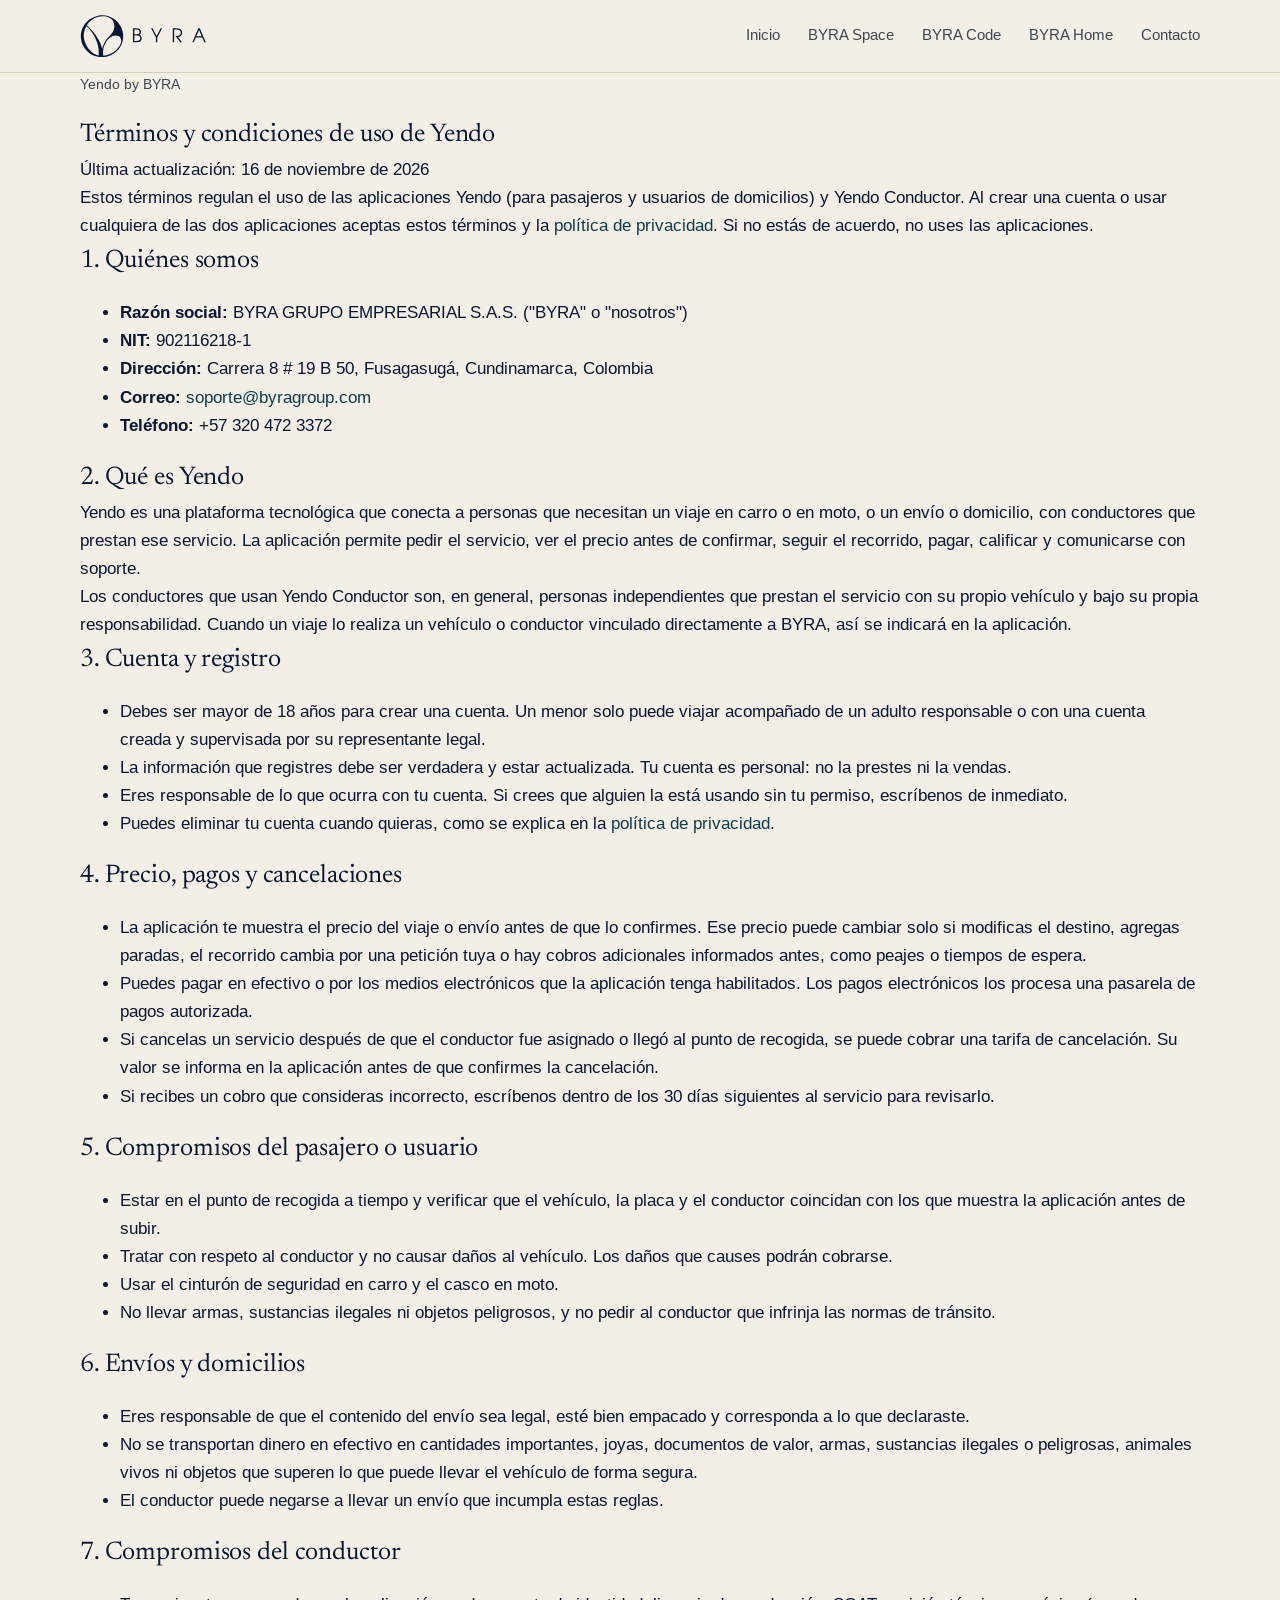
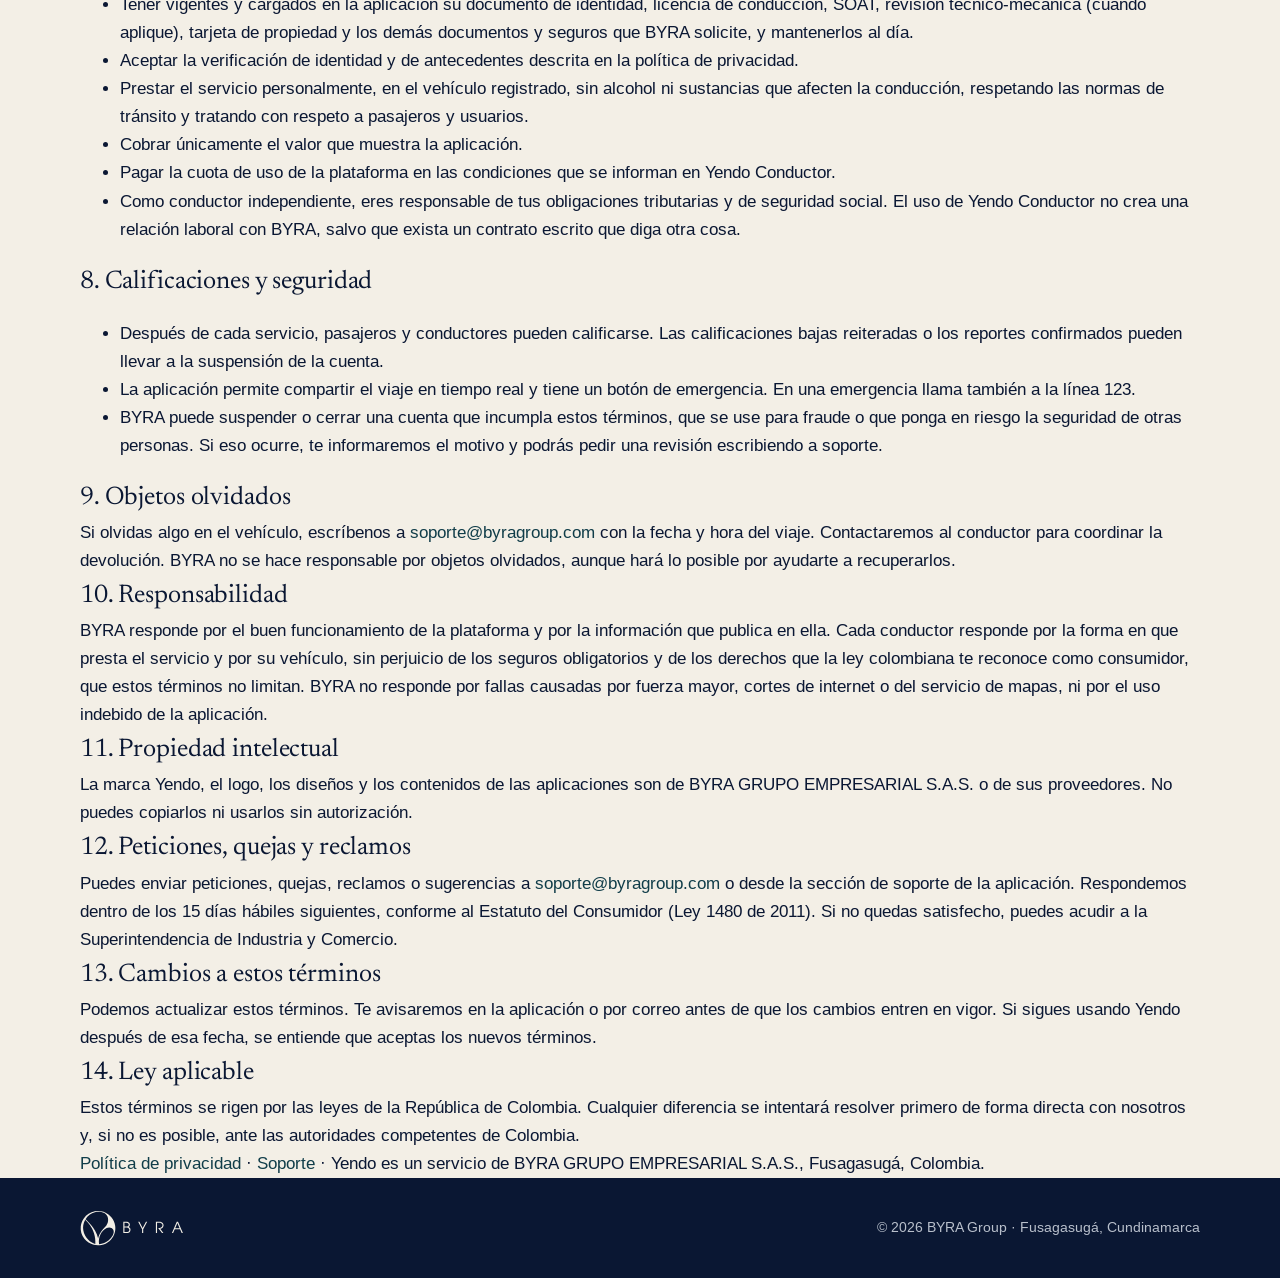
==== yendo/terminos.html @ 3cd5c78d "Add files via upload" ====
<!doctype html>
<html lang="es">
<head>
<meta charset="utf-8">
<meta name="viewport" content="width=device-width, initial-scale=1, viewport-fit=cover">
<title>Términos y condiciones de Yendo</title>
<meta name="description" content="Condiciones de uso de las aplicaciones Yendo y Yendo Conductor, de BYRA Grupo Empresarial.">
<meta name="robots" content="noindex">
<meta name="theme-color" content="#0A1733">
<link rel="preconnect" href="https://fonts.googleapis.com"><link rel="preconnect" href="https://fonts.gstatic.com" crossorigin><link rel="stylesheet" href="https://fonts.googleapis.com/css2?family=Arimo:wght@400;700&family=Bebas+Neue&family=Jost:wght@400&family=Newsreader:opsz,wght@6..72,300;6..72,400&display=swap">
<link rel="stylesheet" href="../styles.css">
</head>
<body>
<svg width="0" height="0" style="position:absolute" aria-hidden="true"><defs><g id="lg-emb"><path d="M 796.76 626.03 C 808.17 616.90 817.67 605.66 824.49 592.77 C 831.28 579.93 835.85 563.07 827.92 550.09 C 825.17 545.57 821.29 542.13 816.61 539.66 C 805.89 534 793.20 534.84 782.09 539.36 C 762.48 547.34 747.18 566.91 738.17 585.65 C 727.58 607.64 725.42 629.05 728.33 653.06 C 753.12 651.54 777.64 641.33 796.76 626.03 M 702.11 651.35 C 703.45 626.67 700.41 602.04 693.21 578.37 C 686.57 556.89 676.49 536.66 663.49 518.34 C 653.83 504.71 642.96 492.12 630.79 480.66 C 623.72 492.98 619.22 506.08 616.97 519.87 C 615.07 531.45 615.15 543.01 617.23 554.55 C 621.73 579.94 634.63 604.17 652.47 622.64 C 665.77 636.42 682.97 647.55 702.11 651.35 M 754.71 549.62 L 767.34 535.57 C 771.75 530.68 776.13 525.99 780.05 520.69 C 788.53 509.23 792.73 495.27 792.40 481.00 C 792.05 465.87 786.72 450.78 775.18 440.79 C 763.93 431.04 748.50 426.44 733.80 424.91 C 722.06 423.67 710.53 424.55 699.14 427.66 C 672.06 435.07 648.18 452.72 633.26 476.47 L 642.50 485.35 C 653.05 495.48 662.88 506.24 672.18 517.60 C 682.79 530.57 692.30 544.33 700.54 558.92 C 710.19 576.01 717.88 594.16 722.22 613.28 C 723.42 607.81 724.51 602.90 726.25 597.82 C 731.53 581.44 743.25 562.37 754.71 549.62 M 745.11 658.27 C 727.09 661.74 708.60 661.39 690.88 657.29 C 664.65 651.22 641.43 636.31 624.92 615.10 C 615.25 602.67 607.83 588.62 603.47 573.41 C 599.10 558.19 597.60 542.32 599.51 526.56 C 601.90 506.73 609.31 487.80 620.67 471.53 C 639.08 445.14 667.01 427.23 698.66 421.46 C 732.63 415.26 767.45 422.68 794.88 444.01 C 811.19 456.70 824.35 473.14 833.00 491.93 C 837.54 501.80 840.64 512.25 842.23 522.84 C 848.37 563.84 832.55 605.10 800.88 631.68 C 784.93 645.07 765.88 654.28 745.11 658.27 "/></g><g id="lg-byra"><path transform="translate(891.63 574.51)" d="M 58.68 -22.87 C 58.68 -19.13 57.89 -15.59 56.31 -12.25 C 54.72 -8.90 52.46 -6.29 49.51 -4.42 C 46.56 -2.61 43.63 -1.42 40.71 -0.85 C 37.81 -0.28 34.23 0 29.98 0 L 7.98 0 L 7.98 -79.82 L 28.04 -79.82 C 40.70 -79.82 48.86 -75.47 52.53 -66.78 C 53.61 -64.18 54.15 -61.45 54.15 -58.57 C 54.15 -55.11 53.43 -52.14 52 -49.67 C 50.56 -47.19 48.36 -44.80 45.42 -42.5 C 49.51 -40.84 52.75 -38.25 55.12 -34.73 C 57.5 -31.21 58.68 -27.25 58.68 -22.87 Z M 46.17 -58.90 C 46.17 -62.20 45.05 -65.11 42.82 -67.64 C 40.02 -70.94 34.62 -72.59 26.64 -72.59 L 15.96 -72.59 L 15.96 -45.42 L 26 -45.42 C 32.32 -45.42 36.89 -46.17 39.70 -47.68 C 41.71 -48.75 43.28 -50.32 44.43 -52.37 C 45.59 -54.42 46.17 -56.60 46.17 -58.90 Z M 48.48 -14.67 C 49.96 -17.19 50.70 -19.92 50.70 -22.87 C 50.70 -25.82 49.83 -28.51 48.10 -30.95 C 46.37 -33.39 44.11 -35.20 41.31 -36.35 C 38.28 -37.57 33.11 -38.18 25.78 -38.18 L 15.96 -38.18 L 15.96 -7.23 L 27.18 -7.23 C 34.09 -7.23 39.12 -7.91 42.28 -9.28 C 44.94 -10.35 47.01 -12.14 48.48 -14.67 Z M 48.48 -14.67 "/><path transform="translate(1004.25 574.51)" d="M 63.85 -79.82 L 35.81 -26.64 L 35.81 0 L 27.82 0 L 27.82 -26.64 L 0.10 -79.82 L 8.95 -79.82 L 31.71 -35.06 L 55.12 -79.82 Z M 63.85 -79.82 "/><path transform="translate(1122.05 574.51)" d="M 61.70 -54.04 C 61.70 -47.35 59.43 -41.75 54.90 -37.21 C 50.37 -32.68 44.72 -30.20 37.96 -29.78 L 60.51 0 L 50.48 0 L 23.40 -36.14 C 32.32 -36.14 38.03 -36.53 40.56 -37.32 C 44.51 -38.54 47.70 -40.64 50.10 -43.62 C 52.51 -46.61 53.71 -50.16 53.71 -54.26 C 53.71 -57.35 52.92 -60.32 51.34 -63.15 C 49.75 -66 47.64 -68.14 44.98 -69.57 C 41.24 -71.58 36.06 -72.59 29.45 -72.59 L 15.53 -72.59 L 15.53 0 L 7.54 0 L 7.54 -79.82 L 27.82 -79.82 C 36.74 -79.82 43.28 -78.82 47.46 -76.81 C 51.92 -74.65 55.41 -71.56 57.92 -67.53 C 60.44 -63.5 61.70 -59.00 61.70 -54.04 Z M 61.70 -54.04 "/><path transform="translate(1241.47 574.51)" d="M 78.64 0 L 69.90 0 L 58.35 -26.85 L 21.25 -26.85 L 9.59 0 L 1.29 0 L 35.39 -79.82 L 44.34 -79.82 Z M 55.23 -34.09 L 39.90 -70.76 L 24.26 -34.09 Z M 55.23 -34.09 "/></g><g id="lg-desc"><path transform="translate(915.29 614.70)" d="M 17.56 -7.21 C 17.39 -5.08 16.50 -3.29 14.90 -1.85 C 13.30 -0.42 11.42 0.28 9.26 0.28 C 7.79 0.28 6.41 -0.07 5.12 -0.79 C 3.83 -1.51 2.79 -2.5 2.01 -3.75 C 1.23 -5.00 0.84 -6.37 0.84 -7.84 C 0.84 -10.11 1.67 -12.03 3.32 -13.60 C 4.99 -15.19 6.96 -15.98 9.25 -15.98 C 10.47 -15.98 11.64 -15.72 12.76 -15.21 C 13.89 -14.71 14.85 -14.00 15.65 -13.09 C 16.11 -12.58 16.45 -12.05 16.67 -11.51 L 14.85 -11.51 C 14.31 -12.45 13.53 -13.19 12.5 -13.73 C 11.46 -14.28 10.39 -14.56 9.26 -14.56 C 7.39 -14.56 5.78 -13.90 4.43 -12.59 C 3.09 -11.28 2.42 -9.69 2.42 -7.82 C 2.42 -5.94 3.09 -4.35 4.45 -3.06 C 5.81 -1.78 7.44 -1.14 9.34 -1.14 C 10.75 -1.14 12.07 -1.57 13.31 -2.45 C 14.55 -3.33 15.34 -4.45 15.68 -5.79 L 6.92 -5.79 L 6.92 -7.21 Z M 17.56 -7.21 "/><path transform="translate(944.41 614.70)" d="M 12.14 -10.62 C 12.14 -9.31 11.69 -8.20 10.79 -7.31 C 9.91 -6.42 8.80 -5.94 7.46 -5.85 L 11.90 0 L 9.93 0 L 4.60 -7.10 C 6.35 -7.10 7.48 -7.18 7.98 -7.34 C 8.75 -7.58 9.37 -7.99 9.84 -8.57 C 10.32 -9.17 10.56 -9.86 10.56 -10.67 C 10.56 -11.27 10.40 -11.85 10.09 -12.42 C 9.78 -12.98 9.37 -13.40 8.84 -13.68 C 8.11 -14.08 7.09 -14.28 5.79 -14.28 L 3.06 -14.28 L 3.06 0 L 1.48 0 L 1.48 -15.70 L 5.46 -15.70 C 7.22 -15.70 8.51 -15.50 9.34 -15.10 C 10.21 -14.67 10.89 -14.07 11.39 -13.28 C 11.89 -12.48 12.14 -11.60 12.14 -10.62 Z M 12.14 -10.62 "/><path transform="translate(967.91 614.70)" d="M 12.28 -5.92 C 12.28 -4.58 12.08 -3.5 11.68 -2.65 C 11.25 -1.70 10.61 -0.97 9.78 -0.46 C 8.94 0.03 8 0.28 6.93 0.28 C 5.87 0.28 4.92 0.03 4.09 -0.46 C 3.25 -0.97 2.62 -1.70 2.18 -2.65 C 1.78 -3.5 1.59 -4.58 1.59 -5.92 L 1.59 -15.70 L 3.15 -15.70 L 3.15 -5.92 C 3.15 -4.66 3.33 -3.71 3.68 -3.07 C 4.39 -1.78 5.47 -1.14 6.93 -1.14 C 8.39 -1.14 9.47 -1.78 10.18 -3.07 C 10.53 -3.71 10.71 -4.66 10.71 -5.92 L 10.71 -15.70 L 12.28 -15.70 Z M 12.28 -5.92 "/><path transform="translate(992.42 614.70)" d="M 10.01 -14.79 C 11.31 -13.89 11.96 -12.64 11.96 -11.01 C 11.96 -9.39 11.31 -8.12 10.01 -7.23 C 9.11 -6.62 7.76 -6.32 5.96 -6.32 L 3.15 -6.32 L 3.15 0 L 1.59 0 L 1.59 -15.70 L 5.96 -15.70 C 7.76 -15.70 9.11 -15.39 10.01 -14.79 Z M 8.57 -8.14 C 9.78 -8.72 10.39 -9.67 10.39 -11 C 10.39 -12.33 9.78 -13.28 8.57 -13.87 C 8.00 -14.14 7.10 -14.28 5.87 -14.28 L 3.15 -14.28 L 3.15 -7.75 L 5.87 -7.75 C 7.10 -7.75 8.00 -7.87 8.57 -8.14 Z M 8.57 -8.14 "/><path transform="translate(1015.60 614.70)" d="M 15.06 -13.59 C 16.70 -12.00 17.53 -10.09 17.53 -7.84 C 17.53 -5.60 16.70 -3.68 15.06 -2.09 C 13.42 -0.50 11.47 0.28 9.20 0.28 C 6.98 0.28 5.04 -0.50 3.39 -2.07 C 1.73 -3.66 0.90 -5.55 0.90 -7.76 C 0.90 -10.04 1.71 -11.98 3.32 -13.57 C 4.95 -15.17 6.91 -15.98 9.20 -15.98 C 11.47 -15.98 13.42 -15.18 15.06 -13.59 Z M 13.95 -3.10 C 15.28 -4.42 15.95 -5.99 15.95 -7.82 C 15.95 -9.67 15.28 -11.25 13.96 -12.57 C 12.64 -13.89 11.05 -14.56 9.20 -14.56 C 7.33 -14.56 5.75 -13.89 4.43 -12.56 C 3.13 -11.22 2.48 -9.62 2.48 -7.76 C 2.48 -5.95 3.14 -4.39 4.48 -3.09 C 5.82 -1.78 7.39 -1.14 9.20 -1.14 C 11.04 -1.14 12.62 -1.79 13.95 -3.10 Z M 13.95 -3.10 "/><path transform="translate(1061.14 614.70)" d="M 10.07 0 L 1.48 0 L 1.48 -15.70 L 10.07 -15.70 L 10.07 -14.28 L 3.06 -14.28 L 3.06 -8.64 L 9.84 -8.64 L 9.84 -7.21 L 3.06 -7.21 L 3.06 -1.42 L 10.07 -1.42 Z M 10.07 0 "/><path transform="translate(1083.13 614.70)" d="M 17.89 0 L 16.31 0 L 16.31 -13.98 L 16.28 -13.98 L 10.39 0 L 9.06 0 L 3.21 -13.98 L 3.18 -13.98 L 3.18 0 L 1.60 0 L 1.60 -15.70 L 4.03 -15.70 L 9.73 -2.32 L 15.46 -15.70 L 17.89 -15.70 Z M 17.89 0 "/><path transform="translate(1113.25 614.70)" d="M 10.01 -14.79 C 11.31 -13.89 11.96 -12.64 11.96 -11.01 C 11.96 -9.39 11.31 -8.12 10.01 -7.23 C 9.11 -6.62 7.76 -6.32 5.96 -6.32 L 3.15 -6.32 L 3.15 0 L 1.59 0 L 1.59 -15.70 L 5.96 -15.70 C 7.76 -15.70 9.11 -15.39 10.01 -14.79 Z M 8.57 -8.14 C 9.78 -8.72 10.39 -9.67 10.39 -11 C 10.39 -12.33 9.78 -13.28 8.57 -13.87 C 8.00 -14.14 7.10 -14.28 5.87 -14.28 L 3.15 -14.28 L 3.15 -7.75 L 5.87 -7.75 C 7.10 -7.75 8.00 -7.87 8.57 -8.14 Z M 8.57 -8.14 "/><path transform="translate(1136.42 614.70)" d="M 12.14 -10.62 C 12.14 -9.31 11.69 -8.20 10.79 -7.31 C 9.91 -6.42 8.80 -5.94 7.46 -5.85 L 11.90 0 L 9.93 0 L 4.60 -7.10 C 6.35 -7.10 7.48 -7.18 7.98 -7.34 C 8.75 -7.58 9.37 -7.99 9.84 -8.57 C 10.32 -9.17 10.56 -9.86 10.56 -10.67 C 10.56 -11.27 10.40 -11.85 10.09 -12.42 C 9.78 -12.98 9.37 -13.40 8.84 -13.68 C 8.11 -14.08 7.09 -14.28 5.79 -14.28 L 3.06 -14.28 L 3.06 0 L 1.48 0 L 1.48 -15.70 L 5.46 -15.70 C 7.22 -15.70 8.51 -15.50 9.34 -15.10 C 10.21 -14.67 10.89 -14.07 11.39 -13.28 C 11.89 -12.48 12.14 -11.60 12.14 -10.62 Z M 12.14 -10.62 "/><path transform="translate(1159.92 614.70)" d="M 10.07 0 L 1.48 0 L 1.48 -15.70 L 10.07 -15.70 L 10.07 -14.28 L 3.06 -14.28 L 3.06 -8.64 L 9.84 -8.64 L 9.84 -7.21 L 3.06 -7.21 L 3.06 -1.42 L 10.07 -1.42 Z M 10.07 0 "/><path transform="translate(1181.90 614.70)" d="M 10.03 -4.32 C 10.03 -3.02 9.56 -1.92 8.64 -1.04 C 7.71 -0.16 6.60 0.28 5.31 0.28 C 3.90 0.28 2.75 -0.14 1.84 -1 C 0.93 -1.86 0.47 -2.99 0.46 -4.39 L 2.03 -4.39 C 2.07 -3.41 2.38 -2.62 2.96 -2.03 C 3.55 -1.43 4.33 -1.14 5.31 -1.14 C 6.18 -1.14 6.92 -1.44 7.54 -2.04 C 8.16 -2.64 8.46 -3.39 8.46 -4.26 C 8.46 -5.21 8.15 -5.92 7.53 -6.40 C 6.90 -6.88 6.05 -7.28 4.96 -7.62 C 4.31 -7.82 3.77 -8.00 3.35 -8.17 C 2.94 -8.34 2.52 -8.58 2.10 -8.89 C 1.69 -9.20 1.38 -9.59 1.18 -10.06 C 0.98 -10.53 0.89 -11.10 0.89 -11.75 C 0.89 -12.96 1.31 -13.97 2.17 -14.78 C 3.02 -15.58 4.07 -15.98 5.31 -15.98 C 6.51 -15.98 7.54 -15.57 8.39 -14.75 C 9.23 -13.93 9.65 -12.92 9.65 -11.71 L 8.07 -11.71 C 8.07 -12.47 7.80 -13.14 7.26 -13.70 C 6.72 -14.27 6.07 -14.56 5.31 -14.56 C 4.50 -14.56 3.83 -14.30 3.28 -13.78 C 2.73 -13.25 2.46 -12.60 2.46 -11.81 C 2.46 -11.51 2.5 -11.25 2.56 -11.01 C 2.63 -10.78 2.75 -10.57 2.93 -10.39 C 3.11 -10.21 3.26 -10.06 3.40 -9.93 C 3.53 -9.82 3.76 -9.69 4.07 -9.56 C 4.39 -9.43 4.60 -9.34 4.73 -9.29 C 4.86 -9.25 5.12 -9.17 5.5 -9.06 C 5.87 -8.95 6.10 -8.89 6.20 -8.87 C 8.75 -8.09 10.03 -6.57 10.03 -4.32 Z M 10.03 -4.32 "/><path transform="translate(1203.09 614.70)" d="M 15.46 0 L 13.75 0 L 11.48 -5.28 L 4.18 -5.28 L 1.89 0 L 0.25 0 L 6.95 -15.70 L 8.71 -15.70 Z M 10.85 -6.70 L 7.84 -13.92 L 4.78 -6.70 Z M 10.85 -6.70 "/><path transform="translate(1229.40 614.70)" d="M 12.14 -10.62 C 12.14 -9.31 11.69 -8.20 10.79 -7.31 C 9.91 -6.42 8.80 -5.94 7.46 -5.85 L 11.90 0 L 9.93 0 L 4.60 -7.10 C 6.35 -7.10 7.48 -7.18 7.98 -7.34 C 8.75 -7.58 9.37 -7.99 9.84 -8.57 C 10.32 -9.17 10.56 -9.86 10.56 -10.67 C 10.56 -11.27 10.40 -11.85 10.09 -12.42 C 9.78 -12.98 9.37 -13.40 8.84 -13.68 C 8.11 -14.08 7.09 -14.28 5.79 -14.28 L 3.06 -14.28 L 3.06 0 L 1.48 0 L 1.48 -15.70 L 5.46 -15.70 C 7.22 -15.70 8.51 -15.50 9.34 -15.10 C 10.21 -14.67 10.89 -14.07 11.39 -13.28 C 11.89 -12.48 12.14 -11.60 12.14 -10.62 Z M 12.14 -10.62 "/><path transform="translate(1252.90 614.70)" d="M 3.18 0 L 1.60 0 L 1.60 -15.70 L 3.18 -15.70 Z M 3.18 0 "/><path transform="translate(1268.31 614.70)" d="M 15.46 0 L 13.75 0 L 11.48 -5.28 L 4.18 -5.28 L 1.89 0 L 0.25 0 L 6.95 -15.70 L 8.71 -15.70 Z M 10.85 -6.70 L 7.84 -13.92 L 4.78 -6.70 Z M 10.85 -6.70 "/><path transform="translate(1294.62 614.70)" d="M 9.79 0 L 1.73 0 L 1.73 -15.70 L 3.31 -15.70 L 3.31 -1.42 L 9.79 -1.42 Z M 9.79 0 "/></g>
<symbol id="flecha" viewBox="0 0 16 16"><path d="M2 8 H13 M9 4 L13 8 L9 12" fill="none" stroke="currentColor" stroke-width="1.6"/></symbol>
</defs></svg>
<header class="band top"><div class="wrap">
<a class="marca" href="../index.html" aria-label="BYRA Grupo Empresarial, ir al inicio"><svg class="logo-h" viewBox="594 412 732 254" fill="currentColor" role="img" aria-label="BYRA"><use href="#lg-emb"/><use href="#lg-byra"/></svg></a>
<nav aria-label="Principal"><a href="../index.html" class="opc">Inicio</a><a href="../space.html" >BYRA Space</a><a href="../software.html">BYRA Code</a><a href="../construccion.html">BYRA Home</a><a href="../index.html#contacto">Contacto</a></nav>
</div></header>
<main>
<section class="band legal"><div class="wrap">
<p class="migas">Yendo by BYRA</p>
<h1>Términos y condiciones de uso de Yendo</h1>
<p class="actualizado">Última actualización: 16 de noviembre de 2026</p>

<p>Estos términos regulan el uso de las aplicaciones Yendo (para pasajeros y usuarios de domicilios) y Yendo Conductor. Al crear una cuenta o usar cualquiera de las dos aplicaciones aceptas estos términos y la <a href="privacidad.html">política de privacidad</a>. Si no estás de acuerdo, no uses las aplicaciones.</p>

<h2>1. Quiénes somos</h2>
<ul class="datos-resp">
<li><strong>Razón social:</strong> BYRA GRUPO EMPRESARIAL S.A.S. ("BYRA" o "nosotros")</li>
<li><strong>NIT:</strong> 902116218-1</li>
<li><strong>Dirección:</strong> Carrera 8 # 19 B 50, Fusagasugá, Cundinamarca, Colombia</li>
<li><strong>Correo:</strong> <span class="mail">soporte@byragroup.com</span></li>
<li><strong>Teléfono:</strong> +57 320 472 3372</li>
</ul>

<h2>2. Qué es Yendo</h2>
<p>Yendo es una plataforma tecnológica que conecta a personas que necesitan un viaje en carro o en moto, o un envío o domicilio, con conductores que prestan ese servicio. La aplicación permite pedir el servicio, ver el precio antes de confirmar, seguir el recorrido, pagar, calificar y comunicarse con soporte.</p>
<p>Los conductores que usan Yendo Conductor son, en general, personas independientes que prestan el servicio con su propio vehículo y bajo su propia responsabilidad. Cuando un viaje lo realiza un vehículo o conductor vinculado directamente a BYRA, así se indicará en la aplicación.</p>

<h2>3. Cuenta y registro</h2>
<ul>
<li>Debes ser mayor de 18 años para crear una cuenta. Un menor solo puede viajar acompañado de un adulto responsable o con una cuenta creada y supervisada por su representante legal.</li>
<li>La información que registres debe ser verdadera y estar actualizada. Tu cuenta es personal: no la prestes ni la vendas.</li>
<li>Eres responsable de lo que ocurra con tu cuenta. Si crees que alguien la está usando sin tu permiso, escríbenos de inmediato.</li>
<li>Puedes eliminar tu cuenta cuando quieras, como se explica en la <a href="privacidad.html#eliminar-cuenta">política de privacidad</a>.</li>
</ul>

<h2>4. Precio, pagos y cancelaciones</h2>
<ul>
<li>La aplicación te muestra el precio del viaje o envío antes de que lo confirmes. Ese precio puede cambiar solo si modificas el destino, agregas paradas, el recorrido cambia por una petición tuya o hay cobros adicionales informados antes, como peajes o tiempos de espera.</li>
<li>Puedes pagar en efectivo o por los medios electrónicos que la aplicación tenga habilitados. Los pagos electrónicos los procesa una pasarela de pagos autorizada.</li>
<li>Si cancelas un servicio después de que el conductor fue asignado o llegó al punto de recogida, se puede cobrar una tarifa de cancelación. Su valor se informa en la aplicación antes de que confirmes la cancelación.</li>
<li>Si recibes un cobro que consideras incorrecto, escríbenos dentro de los 30 días siguientes al servicio para revisarlo.</li>
</ul>

<h2>5. Compromisos del pasajero o usuario</h2>
<ul>
<li>Estar en el punto de recogida a tiempo y verificar que el vehículo, la placa y el conductor coincidan con los que muestra la aplicación antes de subir.</li>
<li>Tratar con respeto al conductor y no causar daños al vehículo. Los daños que causes podrán cobrarse.</li>
<li>Usar el cinturón de seguridad en carro y el casco en moto.</li>
<li>No llevar armas, sustancias ilegales ni objetos peligrosos, y no pedir al conductor que infrinja las normas de tránsito.</li>
</ul>

<h2>6. Envíos y domicilios</h2>
<ul>
<li>Eres responsable de que el contenido del envío sea legal, esté bien empacado y corresponda a lo que declaraste.</li>
<li>No se transportan dinero en efectivo en cantidades importantes, joyas, documentos de valor, armas, sustancias ilegales o peligrosas, animales vivos ni objetos que superen lo que puede llevar el vehículo de forma segura.</li>
<li>El conductor puede negarse a llevar un envío que incumpla estas reglas.</li>
</ul>

<h2>7. Compromisos del conductor</h2>
<ul>
<li>Tener vigentes y cargados en la aplicación su documento de identidad, licencia de conducción, SOAT, revisión técnico-mecánica (cuando aplique), tarjeta de propiedad y los demás documentos y seguros que BYRA solicite, y mantenerlos al día.</li>
<li>Aceptar la verificación de identidad y de antecedentes descrita en la política de privacidad.</li>
<li>Prestar el servicio personalmente, en el vehículo registrado, sin alcohol ni sustancias que afecten la conducción, respetando las normas de tránsito y tratando con respeto a pasajeros y usuarios.</li>
<li>Cobrar únicamente el valor que muestra la aplicación.</li>
<li>Pagar la cuota de uso de la plataforma en las condiciones que se informan en Yendo Conductor.</li>
<li>Como conductor independiente, eres responsable de tus obligaciones tributarias y de seguridad social. El uso de Yendo Conductor no crea una relación laboral con BYRA, salvo que exista un contrato escrito que diga otra cosa.</li>
</ul>

<h2>8. Calificaciones y seguridad</h2>
<ul>
<li>Después de cada servicio, pasajeros y conductores pueden calificarse. Las calificaciones bajas reiteradas o los reportes confirmados pueden llevar a la suspensión de la cuenta.</li>
<li>La aplicación permite compartir el viaje en tiempo real y tiene un botón de emergencia. En una emergencia llama también a la línea 123.</li>
<li>BYRA puede suspender o cerrar una cuenta que incumpla estos términos, que se use para fraude o que ponga en riesgo la seguridad de otras personas. Si eso ocurre, te informaremos el motivo y podrás pedir una revisión escribiendo a soporte.</li>
</ul>

<h2>9. Objetos olvidados</h2>
<p>Si olvidas algo en el vehículo, escríbenos a <span class="mail">soporte@byragroup.com</span> con la fecha y hora del viaje. Contactaremos al conductor para coordinar la devolución. BYRA no se hace responsable por objetos olvidados, aunque hará lo posible por ayudarte a recuperarlos.</p>

<h2>10. Responsabilidad</h2>
<p>BYRA responde por el buen funcionamiento de la plataforma y por la información que publica en ella. Cada conductor responde por la forma en que presta el servicio y por su vehículo, sin perjuicio de los seguros obligatorios y de los derechos que la ley colombiana te reconoce como consumidor, que estos términos no limitan. BYRA no responde por fallas causadas por fuerza mayor, cortes de internet o del servicio de mapas, ni por el uso indebido de la aplicación.</p>

<h2>11. Propiedad intelectual</h2>
<p>La marca Yendo, el logo, los diseños y los contenidos de las aplicaciones son de BYRA GRUPO EMPRESARIAL S.A.S. o de sus proveedores. No puedes copiarlos ni usarlos sin autorización.</p>

<h2>12. Peticiones, quejas y reclamos</h2>
<p>Puedes enviar peticiones, quejas, reclamos o sugerencias a <span class="mail">soporte@byragroup.com</span> o desde la sección de soporte de la aplicación. Respondemos dentro de los 15 días hábiles siguientes, conforme al Estatuto del Consumidor (Ley 1480 de 2011). Si no quedas satisfecho, puedes acudir a la Superintendencia de Industria y Comercio.</p>

<h2>13. Cambios a estos términos</h2>
<p>Podemos actualizar estos términos. Te avisaremos en la aplicación o por correo antes de que los cambios entren en vigor. Si sigues usando Yendo después de esa fecha, se entiende que aceptas los nuevos términos.</p>

<h2>14. Ley aplicable</h2>
<p>Estos términos se rigen por las leyes de la República de Colombia. Cualquier diferencia se intentará resolver primero de forma directa con nosotros y, si no es posible, ante las autoridades competentes de Colombia.</p>

<p class="pie-legal"><a href="privacidad.html">Política de privacidad</a> · <a href="soporte.html">Soporte</a> · Yendo es un servicio de BYRA GRUPO EMPRESARIAL S.A.S., Fusagasugá, Colombia.</p>
</div></section>
</main>
<footer class="band pie"><div class="wrap"><span class="marca"><svg class="logo-h" viewBox="594 412 732 254" fill="currentColor" role="img" aria-label="BYRA"><use href="#lg-emb"/><use href="#lg-byra"/></svg></span><span>© 2026 BYRA Group · Fusagasugá, Cundinamarca</span></div></footer>
</body>
</html>
---- styles.css ----
/* Sistema del BrandBook BYRA 2026: marfil y navy como base, petróleo para la acción, champagne solo como acento fino.
   La portada abre en una banda navy con la firma; cada submarca baja a su propia página sobre marfil. */
:root {
  --bg: #F3EFE6;          /* Warm Ivory */
  --surface: #FBF9F4;
  --alt: #EAE5D9;
  --fg: #0A1733;          /* BYRA Navy */
  --muted: #3E4652;       /* Graphite */
  --line: #D6CEBD;
  --accent: #103D49;      /* Deep Petrol */
  --accent-fg: #F3EFE6;
  --gold: #B59A68;        /* Champagne: líneas y detalles */
  --gold-ink: #7A6340;    /* Champagne legible sobre marfil */
  --ink-bg: #0A1733;      /* bandas navy */
  --ink-fg: #F3EFE6;
  --ink-muted: #B8BFCB;
  --ink-line: #24345A;
  --font-display: "Newsreader", "Times New Roman", Georgia, serif;
  --font-label: "Bebas Neue", "Arial Narrow", Arial, sans-serif;
  --font-body: "Arimo", Arial, "Helvetica Neue", sans-serif;
  --font-mark: "Jost", "Century Gothic", "Avenir", Arial, sans-serif;
  --gutter-l: max(16px, env(safe-area-inset-left, 0px));
  --gutter-r: max(16px, env(safe-area-inset-right, 0px));
  --max: 1120px;
  color-scheme: light;
  padding-top: env(safe-area-inset-top, 0px);
  padding-bottom: env(safe-area-inset-bottom, 0px);
}
* { box-sizing: border-box; }
html { scroll-behavior: smooth; }
html, body { margin: 0; }
img { max-width: 100%; display: block; }
[hidden] { display: none !important; }
body { background: var(--bg); color: var(--fg); font-family: var(--font-body); font-size: 1.0625rem; line-height: 1.65; -webkit-font-smoothing: antialiased; }
a { color: var(--accent); text-decoration: none; }
a:hover { color: var(--fg); }
a:focus-visible, button:focus-visible { outline: 2px solid var(--gold); outline-offset: 3px; border-radius: 2px; }
h1, h2, h3 { font-family: var(--font-display); font-weight: 400; margin: 0; text-wrap: balance; letter-spacing: -0.005em; }
p { margin: 0; }
.sr { position: absolute; width: 1px; height: 1px; overflow: hidden; clip: rect(0 0 0 0); white-space: nowrap; }
.band { padding-left: var(--gutter-l); padding-right: var(--gutter-r); }
.wrap { max-width: var(--max); margin: 0 auto; }
.alt { background: var(--alt); }
.eyebrow { font-family: var(--font-label); font-size: 1rem; letter-spacing: 0.12em; line-height: 1.2; color: var(--gold-ink); }
.lead { color: var(--muted); max-width: 62ch; }
.muted { color: var(--muted); }

/* Firma (provisional hasta tener el vector del emblema) */
.marca { display: inline-flex; flex-direction: column; align-items: center; gap: 2px; color: var(--fg); line-height: 1; }
.marca:hover { color: var(--fg); }
.marca-b { font-family: var(--font-mark); font-weight: 400; font-size: 1.375rem; letter-spacing: 0.42em; margin-right: -0.42em; }
.marca-d { font-family: var(--font-mark); font-size: 0.5rem; letter-spacing: 0.32em; margin-right: -0.32em; text-transform: uppercase; color: var(--muted); }

.logo-h { height: 44px; width: auto; display: block; }
.pie .logo-h { height: 36px; }

/* Encabezado */
body::before { content: ""; position: fixed; inset: 0 0 auto; height: env(safe-area-inset-top, 0px); z-index: 21; background: var(--bg); }
.top { position: sticky; top: env(safe-area-inset-top, 0px); z-index: 20; background: color-mix(in srgb, var(--bg) 94%, transparent); backdrop-filter: blur(8px); border-bottom: 1px solid var(--line); }
.top .wrap { display: flex; align-items: center; justify-content: space-between; gap: 12px 28px; padding-block: 14px; flex-wrap: wrap; }
.top nav { display: flex; gap: 4px clamp(14px, 2.2vw, 28px); flex-wrap: wrap; font-size: 0.9375rem; }
.top nav a { color: var(--muted); padding-block: 4px; border-bottom: 1px solid transparent; }
.top nav a:hover { color: var(--fg); }
.top nav a[aria-current="page"] { color: var(--fg); border-bottom-color: var(--gold); }

/* Botones */
.btn { display: inline-flex; align-items: center; justify-content: center; min-height: 48px; padding: 0 24px; border-radius: 2px; font-weight: 700; font-size: 0.9375rem; letter-spacing: 0.01em; transition: background .2s, color .2s, border-color .2s; }
.btn-solid { background: var(--accent); color: var(--accent-fg); }
.btn-solid:hover { background: var(--fg); color: var(--bg); }
.btn-line { border: 1px solid var(--muted); color: var(--fg); }
.btn-line:hover { border-color: var(--gold); color: var(--fg); }
.ctas { display: flex; gap: 12px; flex-wrap: wrap; }

/* Portada: banda navy */
.hero { position: relative; overflow: hidden; background: var(--ink-bg); color: var(--ink-fg); }
.hero .wrap { position: relative; display: flex; flex-direction: column; align-items: center; text-align: center; gap: 28px; padding-block: clamp(64px, 11vw, 112px) clamp(56px, 8vw, 88px); }
.marca-agua { position: absolute; right: -8%; top: 8%; width: min(520px, 68vw); height: auto; opacity: 0.06; color: var(--ink-fg); pointer-events: none; }
.firma-lg { display: flex; flex-direction: column; align-items: center; gap: 10px; color: var(--ink-fg); }
.firma-lg .marca-b { font-size: clamp(2.5rem, 7vw, 4.25rem); letter-spacing: 0.4em; margin-right: -0.4em; }
.firma-lg .marca-d { font-size: clamp(0.6875rem, 1.3vw, 0.875rem); color: var(--ink-muted); }
.firma-lg svg { width: clamp(200px, 28vw, 290px); height: auto; display: block; }
.firma-lg::after { content: ""; width: 56px; height: 1px; background: var(--gold); margin-top: 14px; }
.hero h1 { font-size: clamp(2.125rem, 4.8vw, 3.25rem); line-height: 1.1; max-width: 18ch; font-weight: 300; }
.hero p { color: var(--ink-muted); max-width: 56ch; }
.hero .ctas { justify-content: center; }
.hero .btn-solid { background: var(--ink-fg); color: var(--ink-bg); }
.hero .btn-solid:hover { background: var(--gold); color: var(--ink-bg); }
.hero .btn-line { border-color: var(--ink-muted); color: var(--ink-fg); }
.hero .btn-line:hover { border-color: var(--gold); color: var(--ink-fg); }
.tronco { display: none; }

/* Servicios */
.servicios .wrap { padding-block: 0 clamp(56px, 8vw, 96px); }
.arbol { display: block; width: 100%; height: auto; }
.arbol path.r { stroke: var(--line); stroke-width: 1.2; transition: stroke .25s, stroke-width .25s; }
.arbol path.r.on { stroke: var(--gold); stroke-width: 2; }
.arbol .t { stroke: var(--gold); }
.grid4 { display: grid; grid-template-columns: repeat(3, minmax(0, 1fr)); gap: 20px; margin-top: 16px; }
.svc { display: flex; flex-direction: column; gap: 10px; padding: 26px 22px; border: 1px solid var(--line); background: var(--surface); color: var(--fg); transition: border-color .2s, transform .2s; min-width: 0; }
.svc:hover, .svc:focus-visible { border-color: var(--gold); transform: translateY(-3px); color: var(--fg); }
.svc h3 { font-size: 1.75rem; }
.svc p { color: var(--muted); font-size: 0.95rem; }
.svc .mas { margin-top: auto; padding-top: 10px; font-size: 0.875rem; font-weight: 700; color: var(--accent); display: inline-flex; align-items: center; gap: 8px; }
.svc .mas svg { width: 14px; height: 14px; transition: transform .2s; }
.svc:hover .mas svg { transform: translateX(3px); }

/* Nosotros */
.dos-col { display: grid; grid-template-columns: minmax(0, 1fr) minmax(0, 1.1fr); gap: clamp(32px, 6vw, 88px); padding-block: clamp(72px, 10vw, 112px); }
.dos-col h2 { font-size: clamp(2rem, 3.8vw, 2.875rem); line-height: 1.15; font-weight: 300; }
.texto { display: flex; flex-direction: column; gap: 18px; color: var(--muted); max-width: 62ch; }
.mv { display: grid; grid-template-columns: repeat(2, minmax(0, 1fr)); gap: 28px; padding-top: 28px; border-top: 1px solid var(--gold); }
.mv h3 { font-family: var(--font-label); font-size: 1.125rem; font-weight: 400; letter-spacing: 0.12em; color: var(--fg); margin-bottom: 6px; }
.mv p { font-size: 0.95rem; }
.valores { display: flex; flex-wrap: wrap; gap: 8px; }
.valores span { border: 1px solid var(--line); padding: 4px 12px; border-radius: 999px; font-size: 0.8125rem; color: var(--fg); background: var(--surface); }

/* Página de servicio */
.cabecera .wrap { padding-block: clamp(56px, 9vw, 96px) clamp(48px, 7vw, 80px); display: grid; grid-template-columns: minmax(0, 1.3fr) minmax(0, 0.7fr); gap: 40px; align-items: center; }
.migas { font-size: 0.875rem; color: var(--muted); margin-bottom: 18px; }
.migas a { color: var(--muted); }
.migas a:hover { color: var(--fg); }
.cabecera h1 { font-size: clamp(2.375rem, 5.2vw, 3.6rem); line-height: 1.05; margin-bottom: 18px; font-weight: 300; }
.cabecera h1 span { display: block; font-family: var(--font-label); font-size: 0.36em; letter-spacing: 0.12em; color: var(--gold-ink); margin-top: 14px; font-weight: 400; }
.cabecera .lead { margin-bottom: 28px; }
.emblema { justify-self: center; width: min(240px, 60vw); aspect-ratio: 1; max-width: 100%; border: 1px solid var(--line); display: grid; place-items: center; background: var(--surface); }
.emblema svg { width: 56%; height: auto; }
.cabecera.con-foto .wrap { grid-template-columns: minmax(0, 1fr) minmax(0, 1fr); }
.foto-cab { margin: 0; border: 1px solid var(--line); overflow: hidden; aspect-ratio: 4 / 3; max-width: 100%; }
.foto-cab img { width: 100%; height: 100%; object-fit: cover; }
.cabecera.fondo { position: relative; background-color: var(--ink-bg); background-size: cover; background-position: 70% center; background-repeat: no-repeat; color: var(--ink-fg); }
.cabecera.fondo::before { content: ""; position: absolute; inset: 0; background: linear-gradient(90deg, rgba(10, 23, 51, 0.95) 0%, rgba(10, 23, 51, 0.88) 38%, rgba(10, 23, 51, 0.45) 66%, rgba(10, 23, 51, 0.08) 100%); }
.cabecera.fondo .wrap { position: relative; grid-template-columns: minmax(0, 1fr); padding-block: clamp(72px, 11vw, 136px); }
.cabecera.fondo .wrap > div { max-width: 600px; }
.cabecera.fondo .migas, .cabecera.fondo .migas a { color: var(--ink-muted); }
.cabecera.fondo h1 span { color: var(--gold); }
.cabecera.fondo .lead { color: var(--ink-muted); }
.cabecera.fondo .btn-solid { background: var(--ink-fg); color: var(--ink-bg); }
.cabecera.fondo .btn-solid:hover { background: var(--gold); color: var(--ink-bg); }
.cabecera.fondo .btn-line { border-color: var(--ink-muted); color: var(--ink-fg); }
.cabecera.fondo .btn-line:hover { border-color: var(--gold); }
.seccion .wrap { padding-block: clamp(64px, 9vw, 104px); display: flex; flex-direction: column; gap: 40px; }
.seccion h2 { font-size: clamp(1.875rem, 3.6vw, 2.625rem); line-height: 1.15; font-weight: 300; }
.feats { display: grid; grid-template-columns: repeat(3, minmax(0, 1fr)); gap: 36px; }
.feats.two { grid-template-columns: repeat(2, minmax(0, 1fr)); }
.feat { border-top: 1px solid var(--gold); padding-top: 20px; display: flex; flex-direction: column; gap: 8px; min-width: 0; }
.feat h3 { font-size: 1.375rem; }
.feat p { color: var(--muted); font-size: 0.975rem; }
.pasos { list-style: none; margin: 0; padding: 0; display: grid; grid-template-columns: repeat(var(--n, 3), minmax(0, 1fr)); gap: 28px; counter-reset: paso; }
.pasos li { counter-increment: paso; display: flex; flex-direction: column; gap: 8px; min-width: 0; }
.pasos li::before { content: counter(paso); width: 40px; height: 40px; border: 1px solid var(--gold); color: var(--gold-ink); display: grid; place-items: center; font-family: var(--font-label); font-size: 1.25rem; margin-bottom: 6px; }
.pasos h3 { font-size: 1.25rem; }
.pasos p { color: var(--muted); font-size: 0.95rem; }
.aviso { display: grid; grid-template-columns: minmax(0, 1fr) auto; gap: 24px; align-items: center; border: 1px solid var(--line); background: var(--surface); padding: 28px clamp(20px, 3vw, 36px); }
.aviso h3 { font-size: 1.5rem; margin-bottom: 6px; }
.aviso p { color: var(--muted); font-size: 0.975rem; max-width: 64ch; }
.mail { color: var(--accent); user-select: all; overflow-wrap: anywhere; }

/* Ficha de apartaestudio */
.ficha { display: grid; grid-template-columns: minmax(0, 1.25fr) minmax(0, 0.75fr); border: 1px solid var(--line); background: var(--surface); }
.galeria { display: grid; grid-template-columns: 2fr 1fr; grid-template-rows: 1fr 1fr; gap: 4px; min-width: 0; }
.galeria img { width: 100%; height: 100%; object-fit: cover; aspect-ratio: 4 / 3; }
.galeria img:first-child { grid-row: span 2; aspect-ratio: auto; }
.ficha-info { padding: 28px clamp(20px, 3vw, 32px); display: flex; flex-direction: column; gap: 14px; min-width: 0; }
.ficha-info h3 { font-size: 1.75rem; line-height: 1.15; }
.precio { display: flex; align-items: baseline; gap: 8px; flex-wrap: wrap; border-block: 1px solid var(--line); padding-block: 12px; }
.precio strong { font-family: var(--font-display); font-weight: 400; font-size: 2rem; font-variant-numeric: tabular-nums; }
.precio span { color: var(--muted); font-size: 0.9375rem; }
.datos { list-style: none; margin: 0; padding: 0; display: grid; grid-template-columns: repeat(2, minmax(0, 1fr)); gap: 6px 16px; color: var(--muted); font-size: 0.9375rem; }
.datos li { padding-left: 14px; position: relative; }
.datos li::before { content: ""; position: absolute; left: 0; top: 0.8em; width: 6px; height: 1px; background: var(--gold); }
.nota { font-size: 0.875rem; color: var(--muted); }

/* Reparto para propietarios */
.reparto { display: grid; grid-template-columns: 45fr 55fr; border: 1px solid var(--line); }
.reparto div { padding: 22px clamp(16px, 2.6vw, 28px); display: flex; flex-direction: column; gap: 6px; min-width: 0; background: var(--surface); }
.reparto div + div { background: var(--ink-bg); color: var(--ink-fg); }
.reparto b { font-family: var(--font-display); font-weight: 300; font-size: clamp(2.25rem, 5vw, 3rem); line-height: 1; font-variant-numeric: tabular-nums; }
.reparto b.txt { font-size: clamp(1.5rem, 3vw, 2rem); line-height: 1.15; }
.reparto span { font-family: var(--font-label); letter-spacing: 0.12em; font-size: 1rem; }
.reparto p { font-size: 0.9375rem; color: var(--muted); }
.reparto div + div p { color: var(--ink-muted); }

/* Contacto */
.contacto .wrap { padding-block: clamp(72px, 10vw, 104px); display: grid; grid-template-columns: minmax(0, 1fr) minmax(0, 1.2fr); gap: clamp(32px, 6vw, 80px); }
.contacto h2 { font-size: clamp(2.25rem, 4.2vw, 3rem); margin-bottom: 14px; font-weight: 300; }
.correos { display: grid; grid-template-columns: repeat(2, minmax(0, 1fr)); gap: 0 32px; }
.correo { display: flex; flex-direction: column; gap: 2px; padding-block: 16px; border-bottom: 1px solid var(--line); min-width: 0; }
.correo span { font-size: 0.8125rem; color: var(--muted); }
.correo a { overflow-wrap: anywhere; }
.correo .wa { font-size: 0.875rem; font-weight: 700; color: var(--accent); }
.lugar { grid-column: 1 / -1; color: var(--muted); font-size: 0.95rem; padding-top: 18px; }

/* Siguiente servicio */
.otros .wrap { padding-block: 48px; display: flex; flex-wrap: wrap; gap: 12px 28px; align-items: center; border-top: 1px solid var(--line); }
.otros a { color: var(--fg); font-family: var(--font-display); font-size: 1.5rem; }
.otros a:hover { color: var(--gold-ink); }

/* Pie */
.pie { background: var(--ink-bg); color: var(--ink-muted); }
.pie .wrap { display: flex; justify-content: space-between; align-items: center; gap: 16px; flex-wrap: wrap; padding-block: 32px; font-size: 0.875rem; }
.pie .marca { color: var(--ink-fg); }
.pie .marca-d { color: var(--ink-muted); }

@media (prefers-reduced-motion: reduce) { html { scroll-behavior: auto; } *, *::before { animation: none !important; transition: none !important; } }
@media (max-width: 900px) {
  .arbol { display: none; }
  .servicios .wrap { padding-top: clamp(40px, 8vw, 64px); }
  .dos-col, .contacto .wrap, .cabecera .wrap, .ficha, .aviso { grid-template-columns: minmax(0, 1fr); }
  .feats, .pasos { grid-template-columns: minmax(0, 1fr); }
  .emblema { display: none; }
  .cabecera.con-foto .wrap { grid-template-columns: minmax(0, 1fr); }
  .cabecera.fondo { background-position: 78% center; }
  .cabecera.fondo::before { background: linear-gradient(180deg, rgba(10, 23, 51, 0.9) 0%, rgba(10, 23, 51, 0.8) 100%); }
}
@media (max-width: 560px) {
  .grid4, .mv, .correos, .feats.two, .datos { grid-template-columns: minmax(0, 1fr); }
  .reparto { grid-template-columns: minmax(0, 1fr); }
  .galeria { grid-template-columns: 1fr 1fr; grid-template-rows: auto; }
  .galeria img:first-child { grid-column: span 2; grid-row: auto; aspect-ratio: 4 / 3; }
  .top nav a.opc { display: none; }
}
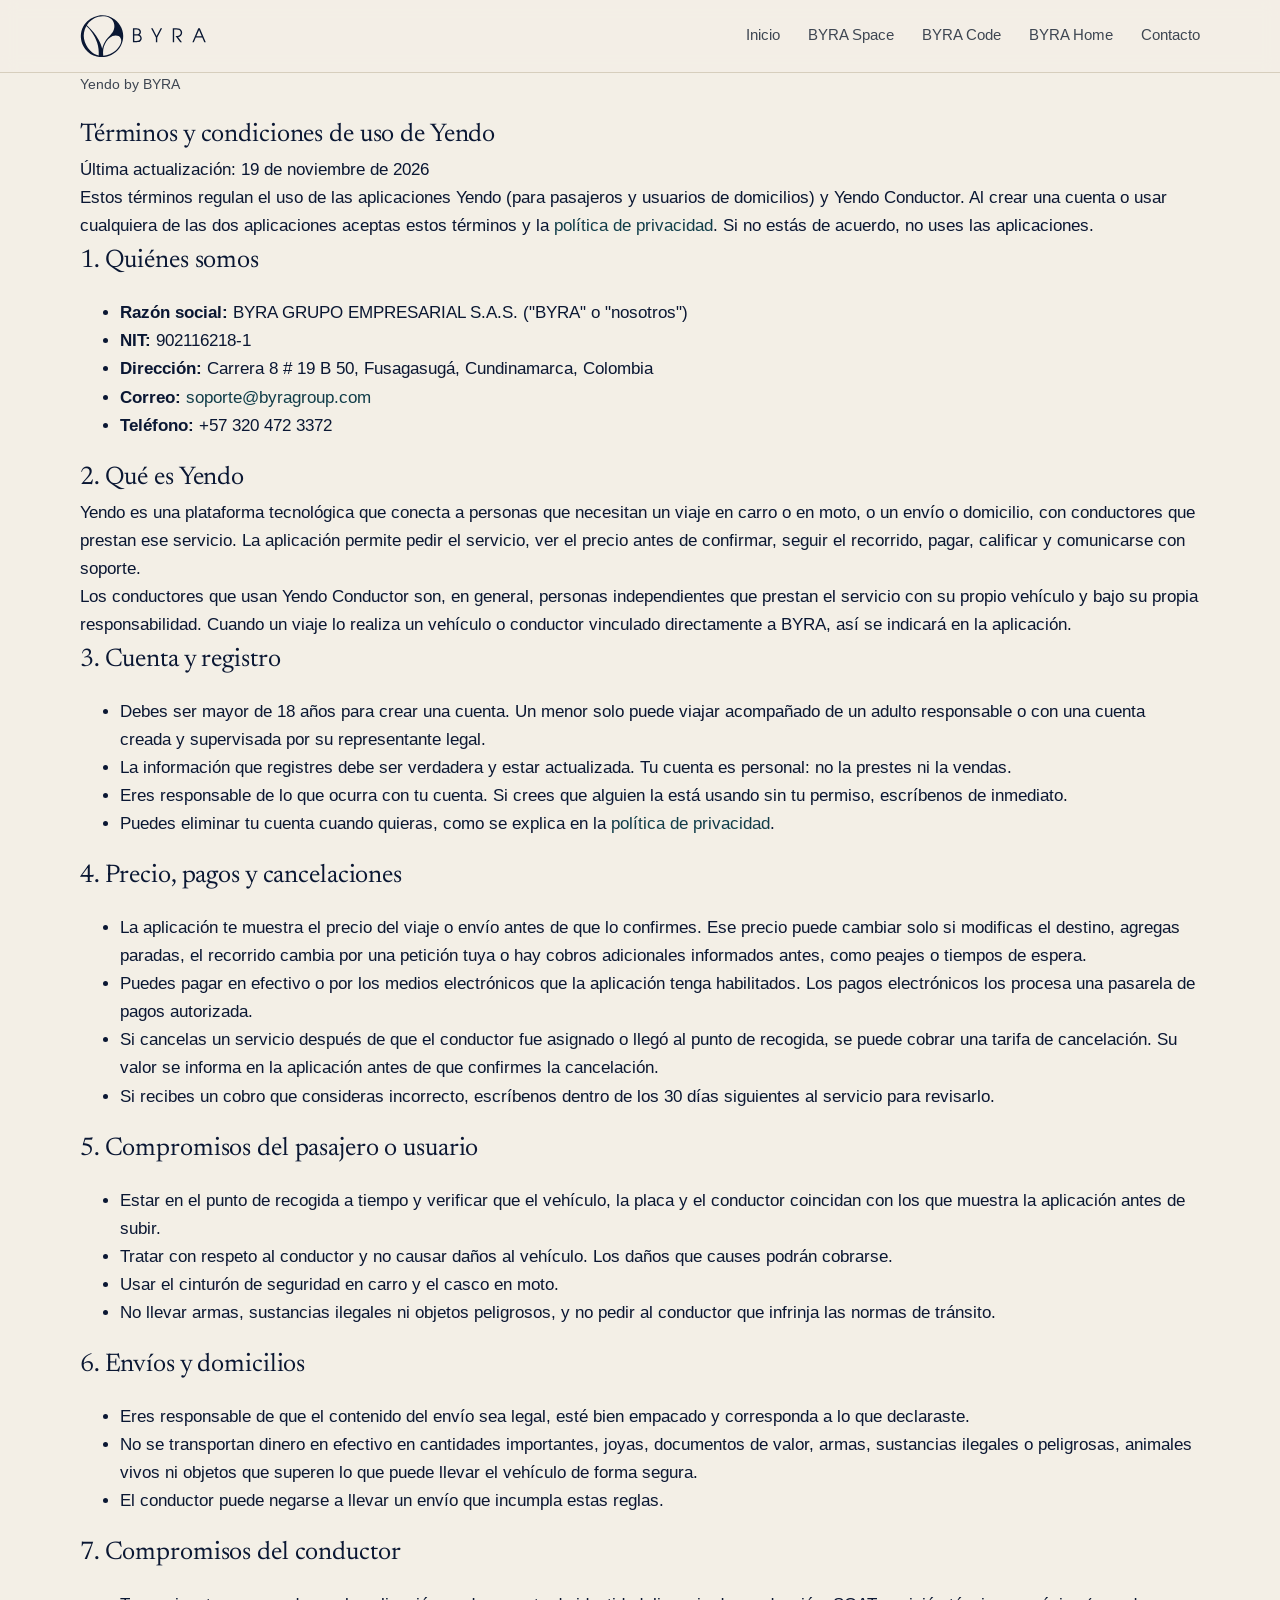
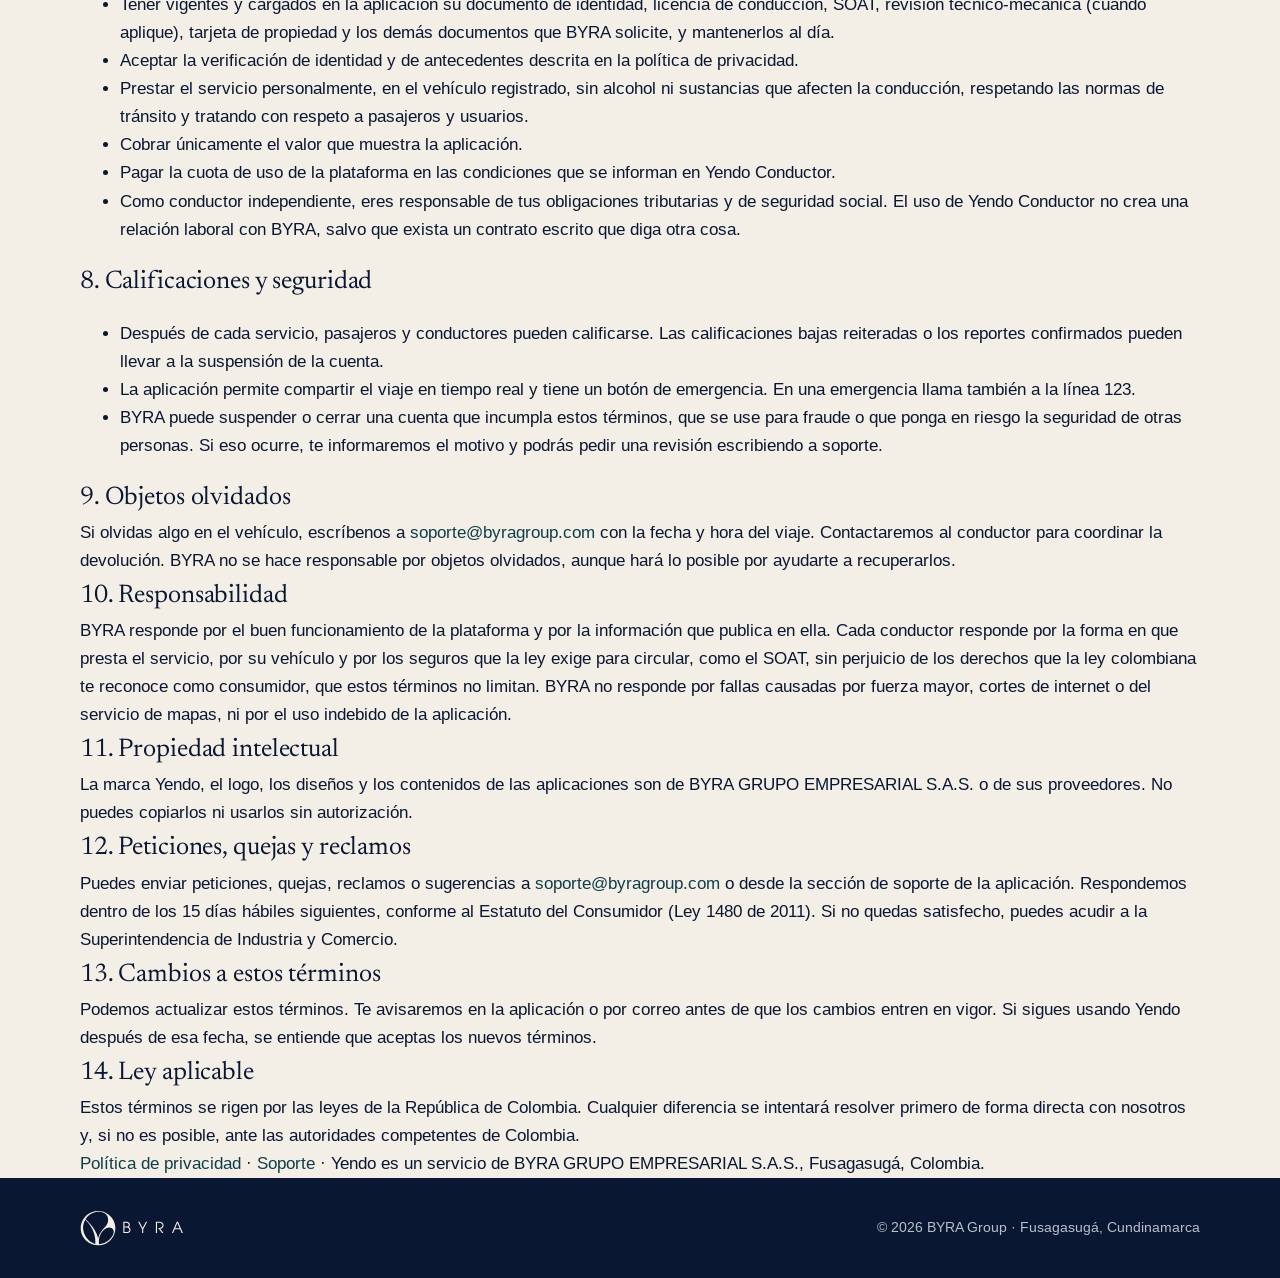
==== commit 368d2c53: "Ajuste en privacidad y términos" ====
--- a/yendo/terminos.html
+++ b/yendo/terminos.html
@@ -22,7 +22,7 @@
 <section class="band legal"><div class="wrap">
 <p class="migas">Yendo by BYRA</p>
 <h1>Términos y condiciones de uso de Yendo</h1>
-<p class="actualizado">Última actualización: 16 de noviembre de 2026</p>
+<p class="actualizado">Última actualización: 19 de noviembre de 2026</p>
 
 <p>Estos términos regulan el uso de las aplicaciones Yendo (para pasajeros y usuarios de domicilios) y Yendo Conductor. Al crear una cuenta o usar cualquiera de las dos aplicaciones aceptas estos términos y la <a href="privacidad.html">política de privacidad</a>. Si no estás de acuerdo, no uses las aplicaciones.</p>
 
@@ -72,7 +72,7 @@
 
 <h2>7. Compromisos del conductor</h2>
 <ul>
-<li>Tener vigentes y cargados en la aplicación su documento de identidad, licencia de conducción, SOAT, revisión técnico-mecánica (cuando aplique), tarjeta de propiedad y los demás documentos y seguros que BYRA solicite, y mantenerlos al día.</li>
+<li>Tener vigentes y cargados en la aplicación su documento de identidad, licencia de conducción, SOAT, revisión técnico-mecánica (cuando aplique), tarjeta de propiedad y los demás documentos que BYRA solicite, y mantenerlos al día.</li>
 <li>Aceptar la verificación de identidad y de antecedentes descrita en la política de privacidad.</li>
 <li>Prestar el servicio personalmente, en el vehículo registrado, sin alcohol ni sustancias que afecten la conducción, respetando las normas de tránsito y tratando con respeto a pasajeros y usuarios.</li>
 <li>Cobrar únicamente el valor que muestra la aplicación.</li>
@@ -91,7 +91,7 @@
 <p>Si olvidas algo en el vehículo, escríbenos a <span class="mail">soporte@byragroup.com</span> con la fecha y hora del viaje. Contactaremos al conductor para coordinar la devolución. BYRA no se hace responsable por objetos olvidados, aunque hará lo posible por ayudarte a recuperarlos.</p>
 
 <h2>10. Responsabilidad</h2>
-<p>BYRA responde por el buen funcionamiento de la plataforma y por la información que publica en ella. Cada conductor responde por la forma en que presta el servicio y por su vehículo, sin perjuicio de los seguros obligatorios y de los derechos que la ley colombiana te reconoce como consumidor, que estos términos no limitan. BYRA no responde por fallas causadas por fuerza mayor, cortes de internet o del servicio de mapas, ni por el uso indebido de la aplicación.</p>
+<p>BYRA responde por el buen funcionamiento de la plataforma y por la información que publica en ella. Cada conductor responde por la forma en que presta el servicio, por su vehículo y por los seguros que la ley exige para circular, como el SOAT, sin perjuicio de los derechos que la ley colombiana te reconoce como consumidor, que estos términos no limitan. BYRA no responde por fallas causadas por fuerza mayor, cortes de internet o del servicio de mapas, ni por el uso indebido de la aplicación.</p>
 
 <h2>11. Propiedad intelectual</h2>
 <p>La marca Yendo, el logo, los diseños y los contenidos de las aplicaciones son de BYRA GRUPO EMPRESARIAL S.A.S. o de sus proveedores. No puedes copiarlos ni usarlos sin autorización.</p>
